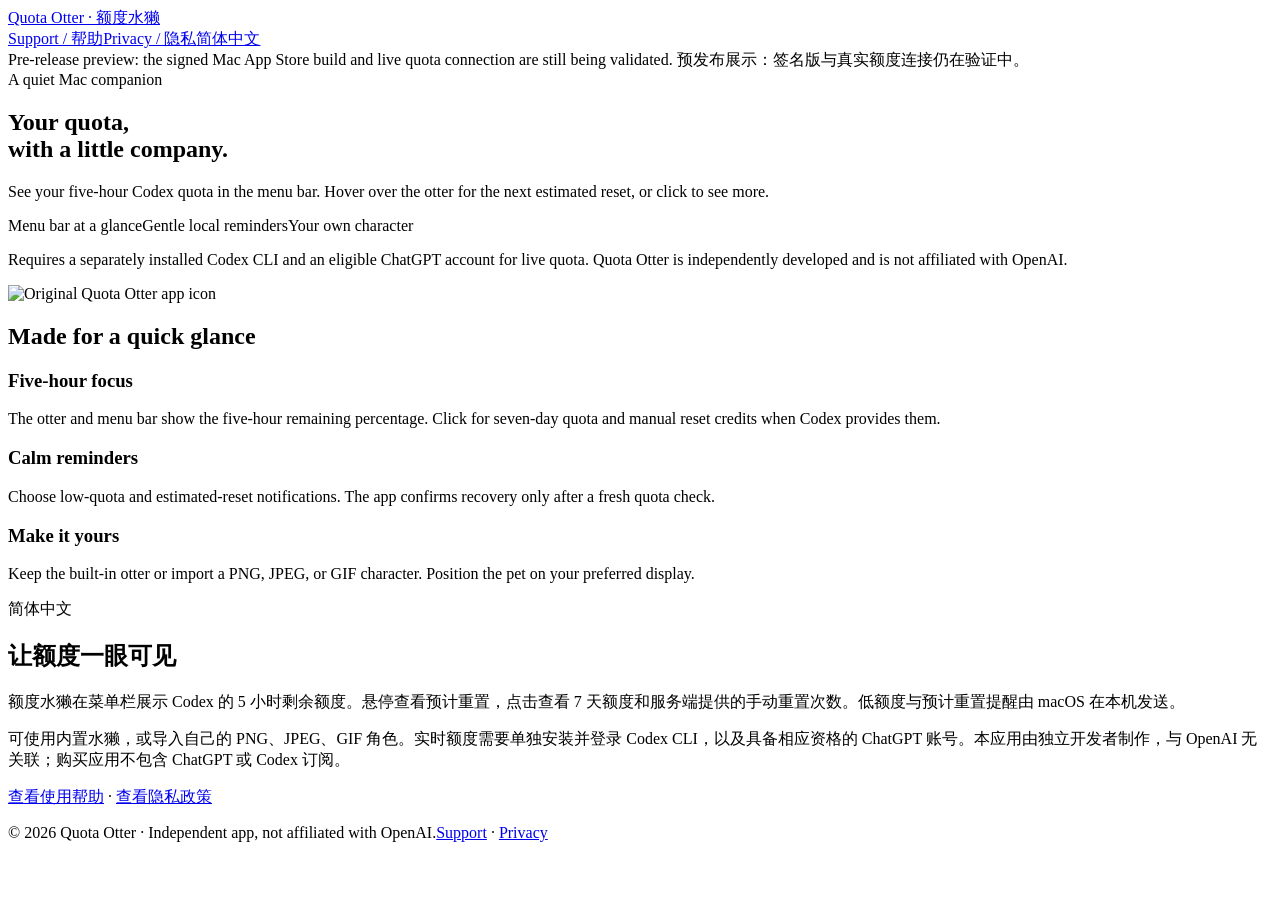
==== index.html @ a49a2fb5 "Create index.html" ====
<!doctype html><html lang="en"><head><meta charset="utf-8"><meta name="viewport" content="width=device-width,initial-scale=1"><meta name="description" content="Quota Otter is an independent Mac desktop companion for Codex quota and reset estimates."><title>Quota Otter · Desktop quota companion</title><link rel="stylesheet" href="styles.css"></head><body>
<header class="site-header wrap"><a class="brand" href="index.html"><img src="assets/otter-icon.svg" alt="">Quota Otter <span lang="zh-Hans">· 额度水獭</span></a><nav><a href="support.html">Support / 帮助</a><a href="privacy.html">Privacy / 隐私</a><a href="#zh">简体中文</a></nav></header>
<div class="site-notice wrap">Pre-release preview: the signed Mac App Store build and live quota connection are still being validated. <span lang="zh-Hans">预发布展示：签名版与真实额度连接仍在验证中。</span></div>
<main><section class="hero wrap"><div><div class="eyebrow">A quiet Mac companion</div><h1>Your quota,<br>with a little company.</h1><p>See your five-hour Codex quota in the menu bar. Hover over the otter for the next estimated reset, or click to see more.</p><div class="pills"><span class="pill">Menu bar at a glance</span><span class="pill">Gentle local reminders</span><span class="pill">Your own character</span></div><p class="small">Requires a separately installed Codex CLI and an eligible ChatGPT account for live quota. Quota Otter is independently developed and is not affiliated with OpenAI.</p></div><img src="assets/otter-icon.svg" alt="Original Quota Otter app icon"></section>
<section class="section wrap"><h2>Made for a quick glance</h2><div class="grid"><article class="card"><h3>Five-hour focus</h3><p>The otter and menu bar show the five-hour remaining percentage. Click for seven-day quota and manual reset credits when Codex provides them.</p></article><article class="card"><h3>Calm reminders</h3><p>Choose low-quota and estimated-reset notifications. The app confirms recovery only after a fresh quota check.</p></article><article class="card"><h3>Make it yours</h3><p>Keep the built-in otter or import a PNG, JPEG, or GIF character. Position the pet on your preferred display.</p></article></div></section>
<section class="section wrap" id="zh" lang="zh-Hans"><div class="language-label">简体中文</div><h2>让额度一眼可见</h2><p>额度水獭在菜单栏展示 Codex 的 5 小时剩余额度。悬停查看预计重置，点击查看 7 天额度和服务端提供的手动重置次数。低额度与预计重置提醒由 macOS 在本机发送。</p><p>可使用内置水獭，或导入自己的 PNG、JPEG、GIF 角色。实时额度需要单独安装并登录 Codex CLI，以及具备相应资格的 ChatGPT 账号。本应用由独立开发者制作，与 OpenAI 无关联；购买应用不包含 ChatGPT 或 Codex 订阅。</p><p><a href="support.html">查看使用帮助</a> · <a href="privacy.html">查看隐私政策</a></p></section>
</main><footer class="site-footer"><div class="wrap"><span>© 2026 Quota Otter · Independent app, not affiliated with OpenAI.</span><span><a href="support.html">Support</a> · <a href="privacy.html">Privacy</a></span></div></footer></body></html>
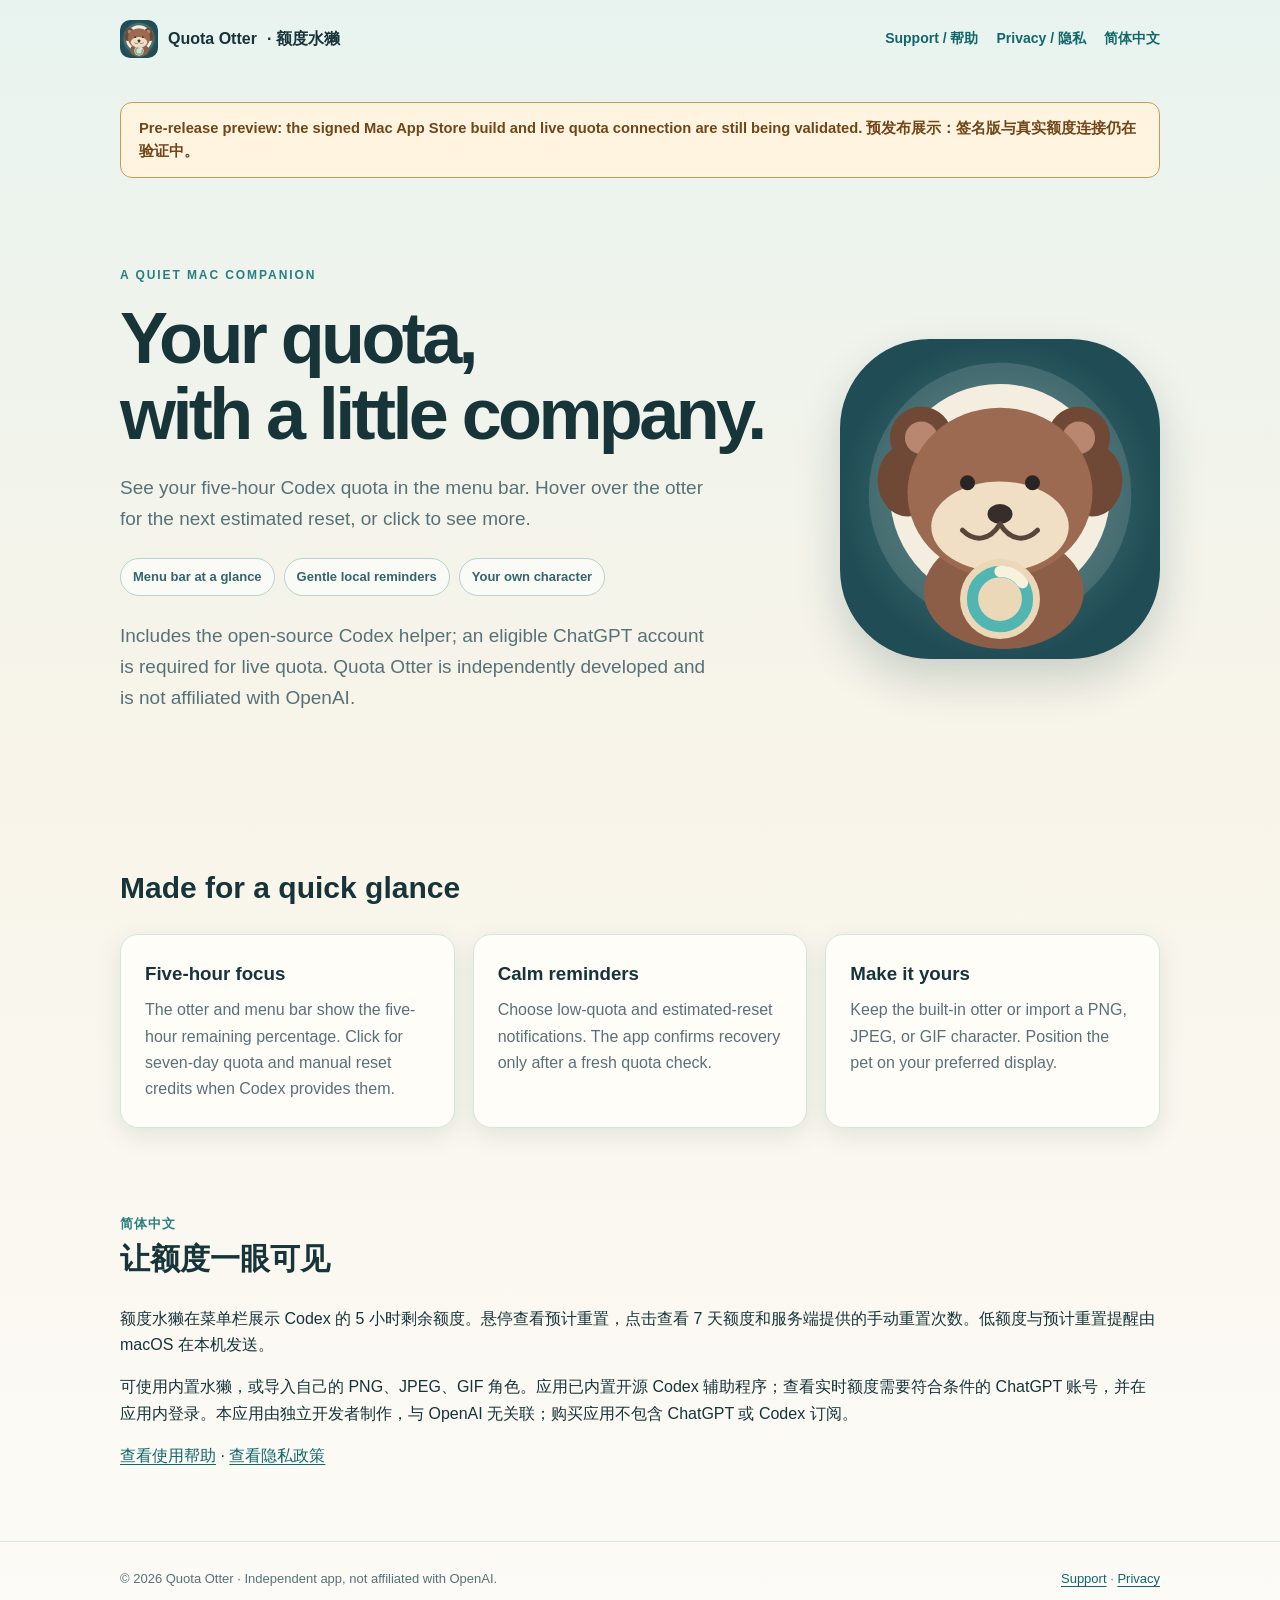
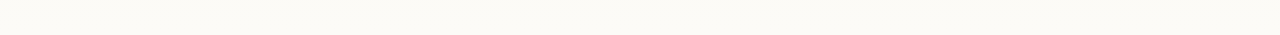
==== commit ba44ffca: "Describe bundled Codex helper" ====
--- a/index.html
+++ b/index.html
@@ -1,7 +1,8 @@
 <!doctype html><html lang="en"><head><meta charset="utf-8"><meta name="viewport" content="width=device-width,initial-scale=1"><meta name="description" content="Quota Otter is an independent Mac desktop companion for Codex quota and reset estimates."><title>Quota Otter · Desktop quota companion</title><link rel="stylesheet" href="styles.css"></head><body>
 <header class="site-header wrap"><a class="brand" href="index.html"><img src="assets/otter-icon.svg" alt="">Quota Otter <span lang="zh-Hans">· 额度水獭</span></a><nav><a href="support.html">Support / 帮助</a><a href="privacy.html">Privacy / 隐私</a><a href="#zh">简体中文</a></nav></header>
 <div class="site-notice wrap">Pre-release preview: the signed Mac App Store build and live quota connection are still being validated. <span lang="zh-Hans">预发布展示：签名版与真实额度连接仍在验证中。</span></div>
-<main><section class="hero wrap"><div><div class="eyebrow">A quiet Mac companion</div><h1>Your quota,<br>with a little company.</h1><p>See your five-hour Codex quota in the menu bar. Hover over the otter for the next estimated reset, or click to see more.</p><div class="pills"><span class="pill">Menu bar at a glance</span><span class="pill">Gentle local reminders</span><span class="pill">Your own character</span></div><p class="small">Requires a separately installed Codex CLI and an eligible ChatGPT account for live quota. Quota Otter is independently developed and is not affiliated with OpenAI.</p></div><img src="assets/otter-icon.svg" alt="Original Quota Otter app icon"></section>
+<main><section class="hero wrap"><div><div class="eyebrow">A quiet Mac companion</div><h1>Your quota,<br>with a little company.</h1><p>See your five-hour Codex quota in the menu bar. Hover over the otter for the next estimated reset, or click to see more.</p><div class="pills"><span class="pill">Menu bar at a glance</span><span class="pill">Gentle local reminders</span><span class="pill">Your own character</span></div><p class="small">Includes the open-source Codex helper; an eligible ChatGPT account is required for live quota. Quota Otter is independently developed and is not affiliated with OpenAI.</p></div><img src="assets/otter-icon.svg" alt="Original Quota Otter app icon"></section>
 <section class="section wrap"><h2>Made for a quick glance</h2><div class="grid"><article class="card"><h3>Five-hour focus</h3><p>The otter and menu bar show the five-hour remaining percentage. Click for seven-day quota and manual reset credits when Codex provides them.</p></article><article class="card"><h3>Calm reminders</h3><p>Choose low-quota and estimated-reset notifications. The app confirms recovery only after a fresh quota check.</p></article><article class="card"><h3>Make it yours</h3><p>Keep the built-in otter or import a PNG, JPEG, or GIF character. Position the pet on your preferred display.</p></article></div></section>
-<section class="section wrap" id="zh" lang="zh-Hans"><div class="language-label">简体中文</div><h2>让额度一眼可见</h2><p>额度水獭在菜单栏展示 Codex 的 5 小时剩余额度。悬停查看预计重置，点击查看 7 天额度和服务端提供的手动重置次数。低额度与预计重置提醒由 macOS 在本机发送。</p><p>可使用内置水獭，或导入自己的 PNG、JPEG、GIF 角色。实时额度需要单独安装并登录 Codex CLI，以及具备相应资格的 ChatGPT 账号。本应用由独立开发者制作，与 OpenAI 无关联；购买应用不包含 ChatGPT 或 Codex 订阅。</p><p><a href="support.html">查看使用帮助</a> · <a href="privacy.html">查看隐私政策</a></p></section>
+<section class="section wrap" id="zh" lang="zh-Hans"><div class="language-label">简体中文</div><h2>让额度一眼可见</h2><p>额度水獭在菜单栏展示 Codex 的 5 小时剩余额度。悬停查看预计重置，点击查看 7 天额度和服务端提供的手动重置次数。低额度与预计重置提醒由 macOS 在本机发送。</p><p>可使用内置水獭，或导入自己的 PNG、JPEG、GIF 角色。应用已内置开源 Codex 辅助程序；查看实时额度需要符合条件的 ChatGPT 账号，并在应用内登录。本应用由独立开发者制作，与 OpenAI 无关联；购买应用不包含 ChatGPT 或 Codex 订阅。</p><p><a href="support.html">查看使用帮助</a> · <a href="privacy.html">查看隐私政策</a></p></section>
 </main><footer class="site-footer"><div class="wrap"><span>© 2026 Quota Otter · Independent app, not affiliated with OpenAI.</span><span><a href="support.html">Support</a> · <a href="privacy.html">Privacy</a></span></div></footer></body></html>
+
--- a/styles.css
+++ b/styles.css
@@ -0,0 +1,5 @@
+:root{color-scheme:light;--ink:#173439;--muted:#587177;--teal:#287f80;--cream:#f8f4e9;--line:#d5e5df;--card:#fffdf8}
+*{box-sizing:border-box}html{scroll-behavior:smooth}body{margin:0;background:linear-gradient(180deg,#e8f3ef 0,#f8f4e9 46%,#fcfbf7 100%);color:var(--ink);font:16px/1.65 -apple-system,BlinkMacSystemFont,"Segoe UI",sans-serif}
+a{color:#116769;text-underline-offset:3px}a:hover{color:#0a5052}.wrap{width:min(1040px,calc(100% - 40px));margin:auto}.site-header{display:flex;align-items:center;justify-content:space-between;gap:24px;padding:20px 0}.brand{display:flex;align-items:center;gap:10px;font-weight:800;text-decoration:none;color:var(--ink)}.brand img{width:38px;height:38px;border-radius:10px}.site-header nav{display:flex;flex-wrap:wrap;gap:18px;font-size:14px}.site-header nav a{text-decoration:none;font-weight:600}.hero{display:grid;grid-template-columns:1fr 320px;align-items:center;gap:50px;padding:88px 0 100px}.eyebrow{text-transform:uppercase;letter-spacing:.16em;color:var(--teal);font-weight:800;font-size:12px}.hero h1{font-size:clamp(42px,6vw,72px);line-height:1.05;letter-spacing:-.05em;margin:16px 0}.hero p{font-size:19px;max-width:590px;color:var(--muted)}.hero img{width:100%;border-radius:28%;box-shadow:0 20px 45px #123b3e32}.pills{display:flex;gap:9px;flex-wrap:wrap;margin:24px 0}.pill{padding:7px 12px;border:1px solid #b8d2cc;border-radius:99px;font-size:13px;font-weight:700;color:#35656a;background:#ffffff94}.note{padding:18px 22px;background:#e5f1ec;border-left:4px solid var(--teal);border-radius:9px;margin:28px 0}.grid{display:grid;grid-template-columns:repeat(3,minmax(0,1fr));gap:18px}.card{background:var(--card);border:1px solid var(--line);border-radius:18px;padding:24px;box-shadow:0 8px 24px #426b6220}.card h3{margin:0 0 7px}.card p{margin:0;color:var(--muted)}main.page{padding:55px 0 90px;max-width:850px}.page h1{font-size:clamp(34px,5vw,52px);line-height:1.14;letter-spacing:-.035em;margin:10px 0}.page h2{font-size:24px;margin:42px 0 12px}.page p,.page li{color:#3b565b}.page li{margin:6px 0}.section{padding:30px 0 55px}.section h2{font-size:30px;margin:0 0 22px}.language-block{margin:28px 0 45px}.language-label{font-size:13px;color:var(--teal);letter-spacing:.08em;text-transform:uppercase;font-weight:800}.site-footer{border-top:1px solid var(--line);padding:26px 0 46px;color:var(--muted);font-size:13px}.site-footer .wrap{display:flex;justify-content:space-between;gap:15px;flex-wrap:wrap}code{background:#e6efeb;padding:2px 5px;border-radius:4px}details{background:#fffdf8;border:1px solid var(--line);border-radius:12px;margin:12px 0;padding:13px 18px}summary{cursor:pointer;font-weight:700}.small{font-size:13px;color:var(--muted)}
+@media(max-width:760px){.hero{grid-template-columns:1fr;padding:45px 0 60px}.hero img{width:180px;grid-row:1}.grid{grid-template-columns:1fr}.site-header{align-items:flex-start;flex-direction:column;gap:8px}}
+.site-notice{margin-top:24px;padding:14px 18px;border:1px solid #c99a56;border-radius:12px;background:#fff4df;color:#704619;font-size:.92rem;font-weight:600;line-height:1.55}
